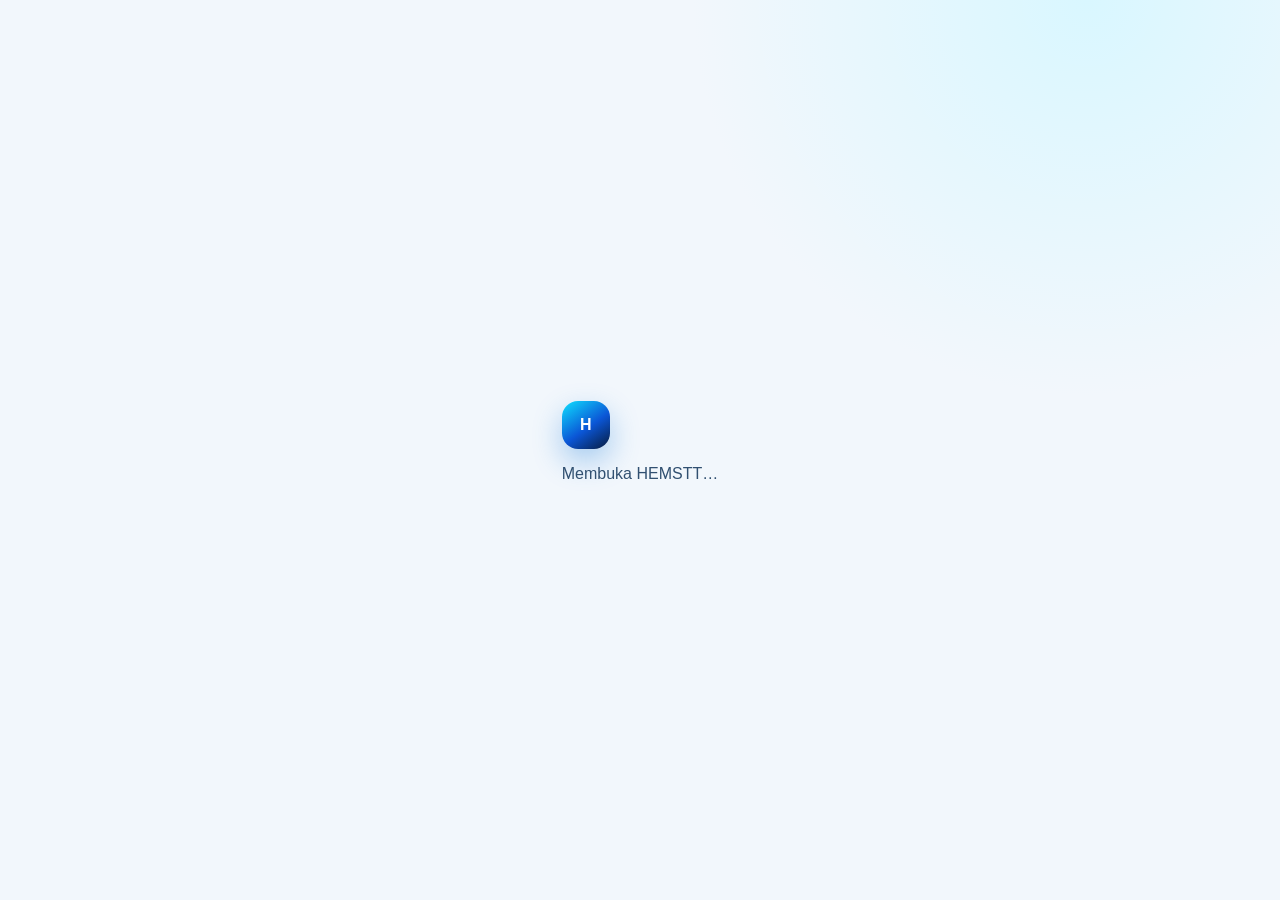
==== docs/index.html @ 6e661c8f "Add HEMSTT GitHub Pages entry point" ====
<!doctype html>
<html lang="ms">
<head>
  <meta charset="utf-8">
  <meta name="viewport" content="width=device-width, initial-scale=1, viewport-fit=cover">
  <meta name="theme-color" content="#071b3d">
  <meta name="description" content="HEMSTT — platform pengurusan HEM multi-sekolah">
  <title>HEMSTT | Platform Pengurusan HEM</title>
  <link rel="stylesheet" href="styles.css">
</head>
<body>
  <div id="app"><div class="boot"><span class="brand-orb">H</span><p>Membuka HEMSTT…</p></div></div>
  <script src="config.js"></script>
  <script src="app.js"></script>
</body>
</html>
---- docs/styles.css ----
:root{--navy:#071b3d;--blue:#0b63d9;--cyan:#0dc7f2;--ink:#10223f;--muted:#687994;--line:#dbe6f3;--surface:#f4f8fc;--white:#fff;--green:#10a86b;--red:#d94352;--shadow:0 22px 65px rgba(7,35,77,.13);font-family:Inter,ui-sans-serif,-apple-system,BlinkMacSystemFont,"Segoe UI",sans-serif;color:var(--ink);background:var(--surface)}*{box-sizing:border-box}body{margin:0;min-height:100vh;background:radial-gradient(circle at 85% 0,#d9f7ff 0,transparent 28%),#f2f7fc}button,input,select,textarea{font:inherit}button{cursor:pointer}.boot{min-height:100vh;display:grid;place-content:center;text-align:center;color:#315071}.brand-orb{width:48px;height:48px;display:grid;place-items:center;border-radius:16px;background:linear-gradient(145deg,#0ee1ff,#0b56d6 55%,#071b3d);color:#fff;font-weight:900;box-shadow:0 12px 30px #0871d955}.login-page{min-height:100vh;display:grid;grid-template-columns:minmax(470px,1.12fr) minmax(430px,.88fr)}.login-hero{position:relative;overflow:hidden;background:linear-gradient(145deg,#041127,#082b61 54%,#077fb4);color:#fff;padding:clamp(50px,7vw,100px);display:flex;flex-direction:column;justify-content:center}.login-hero:after{content:"";position:absolute;inset:0;background-image:linear-gradient(#fff0 96%,#fff0),radial-gradient(#fff 1px,transparent 1px);background-size:100% 100%,34px 34px;opacity:.07}.aurora{position:absolute;border-radius:50%;filter:blur(15px);opacity:.45}.a1{width:420px;height:420px;background:#00d8ff;right:-210px;top:-120px}.a2{width:300px;height:300px;background:#1954ff;left:-160px;bottom:-100px}.hero-content,.hero-features{position:relative;z-index:1}.platform-pill{display:inline-flex;align-items:center;gap:9px;width:max-content;padding:8px 13px;border:1px solid #5acfff66;border-radius:999px;background:#fff0;font-size:12px;font-weight:800;letter-spacing:.12em}.platform-pill i{width:8px;height:8px;border-radius:50%;background:#38efad;box-shadow:0 0 15px #38efad}.hero-logo{font-size:clamp(62px,8vw,112px);font-weight:950;line-height:1;margin:34px 0 20px;letter-spacing:-.08em;text-shadow:0 8px 45px #00d9ff44}.hero-logo span,.mobile-logo span{color:#18d8f1}.hero-content h1{font-size:clamp(35px,4.4vw,62px);line-height:1.04;margin:0;letter-spacing:-.045em}.hero-content h1 em{font-style:normal;color:#78ecff}.hero-content>p{font-size:18px;line-height:1.7;color:#c9dbef;max-width:630px}.hero-metrics{display:flex;margin-top:34px}.hero-metrics>div{display:flex;align-items:center;gap:12px;padding:0 28px;border-left:1px solid #bcecff35}.hero-metrics>div:first-child{padding-left:0;border:0}.hero-metrics b{font-size:28px}.hero-metrics span{font-size:12px;color:#a8c5e3;line-height:1.35}.hero-features{display:grid;grid-template-columns:repeat(3,1fr);gap:12px;margin-top:70px}.hero-features>div{display:flex;gap:11px;align-items:center;padding:14px;border:1px solid #a7dcff28;background:#fff0;border-radius:16px}.hero-features>div>b{font-size:22px;color:#52e7ff}.hero-features strong,.hero-features small{display:block}.hero-features strong{font-size:13px}.hero-features small{font-size:10px;color:#a9c2df;margin-top:3px}.login-side{display:grid;place-items:center;padding:35px;background:linear-gradient(145deg,#f9fdff,#eaf4fb)}.glass-card,.panel{background:#ffffffd9;border:1px solid #fff;box-shadow:var(--shadow);backdrop-filter:blur(18px)}.login-card{width:min(480px,100%);padding:44px;border-radius:30px}.mobile-logo{display:none;font-size:26px;font-weight:950}.login-heading{display:flex;justify-content:space-between;align-items:flex-start}.login-heading small,.page-heading small,.panel-heading small,.school-hero small,.modal small{font-weight:900;letter-spacing:.15em;color:#16a9df}.login-heading h2{font-size:30px;margin:8px 0 0}.login-card>p,.page-heading p,.panel-heading p,.school-hero p{color:var(--muted)}.safe{font-size:12px;color:#07845b;background:#e0f9ef;padding:8px 10px;border-radius:999px;font-weight:800}.login-tabs{display:grid;grid-template-columns:1fr 1fr;background:#edf3f8;padding:5px;border-radius:13px;margin:26px 0 20px}.login-tabs button{border:0;background:transparent;padding:11px;border-radius:10px;font-weight:800;color:#6d7c91}.login-tabs button.active{background:#fff;color:#0b5fd1;box-shadow:0 5px 16px #183b6b16}label{display:block;font-size:13px;font-weight:800;margin:14px 0;color:#304768}input,select,textarea{width:100%;border:1px solid #cbd9e8;background:#fff;border-radius:12px;padding:13px 14px;margin-top:7px;color:var(--ink);outline:0;transition:.2s}input:focus,select:focus,textarea:focus{border-color:#1686e8;box-shadow:0 0 0 4px #1686e818}textarea{min-height:84px;resize:vertical}.primary,.secondary,.ghost{border:0;border-radius:12px;padding:12px 16px;font-weight:850;display:inline-flex;align-items:center;justify-content:center;gap:8px}.primary{color:#fff;background:linear-gradient(135deg,#0a5fda,#08add8);box-shadow:0 8px 22px #086ed233}.primary:hover{transform:translateY(-1px)}.secondary{color:#0c5cb8;background:#edf6ff;border:1px solid #b9dcfa}.ghost{background:#f3f7fb;color:#47617f}.wide{width:100%;margin-top:12px}.privacy-note{font-size:11px;color:#6e7e91;margin-top:18px;text-align:center}.notice{padding:11px 13px;border-radius:11px;background:#ffeaed;color:#a62737;font-size:13px;font-weight:700;margin:12px 0}.notice.success{background:#dcf8eb;color:#087149}.shell{min-height:100vh;display:grid;grid-template-columns:250px 1fr}.sidebar{background:linear-gradient(180deg,#071a3b,#08295d);color:#fff;position:sticky;top:0;height:100vh;padding:24px 15px;display:flex;flex-direction:column;z-index:20}.side-brand{display:flex;align-items:center;gap:12px;padding:5px 10px 28px}.side-brand b,.side-brand small{display:block}.side-brand b{font-size:22px;letter-spacing:-.04em}.side-brand small{color:#8fb0d6;font-size:10px;text-transform:uppercase;letter-spacing:.12em}.sidebar nav{display:grid;gap:7px}.sidebar nav button,.logout{border:0;background:transparent;color:#9eb8d6;padding:13px 14px;border-radius:12px;text-align:left;font-weight:750}.sidebar nav button.active{background:linear-gradient(90deg,#1476e8,#06b2d1);color:#fff;box-shadow:0 10px 25px #0578c633}.sidebar nav button span,.logout span{margin-left:10px}.logout{margin-top:auto}.workspace{min-width:0}.topbar{height:76px;display:flex;align-items:center;justify-content:space-between;background:#ffffffdb;backdrop-filter:blur(14px);border-bottom:1px solid var(--line);padding:0 34px;position:sticky;top:0;z-index:10}.topbar>div:first-of-type small,.topbar>div:first-of-type strong{display:block}.topbar small{font-size:10px;color:#6b7e98;letter-spacing:.12em}.topbar strong{font-size:16px}.user-chip{display:flex;align-items:center;gap:9px}.user-chip>span{width:37px;height:37px;border-radius:12px;display:grid;place-items:center;background:linear-gradient(145deg,#b5f3ff,#267be6);color:#fff;font-weight:900}.user-chip b,.user-chip small{display:block}.user-chip b{font-size:12px}.mobile-menu{display:none}.content{padding:32px;max-width:1540px;margin:auto}.page-heading{display:flex;justify-content:space-between;gap:20px;align-items:center;margin-bottom:25px}.page-heading h1{font-size:32px;margin:6px 0}.stats{display:grid;grid-template-columns:repeat(4,1fr);gap:15px;margin-bottom:22px}.stats article{background:#fff;border:1px solid var(--line);border-radius:18px;padding:19px;display:flex;gap:14px;box-shadow:0 10px 28px #173b6510}.stats i,.module-grid i{width:46px;height:46px;border-radius:14px;display:grid;place-items:center;font-style:normal;font-size:22px}.blue{background:#e1efff;color:#0b65d8}.green{background:#dcf8eb;color:#079762}.amber{background:#fff0ce;color:#bd7500}.violet{background:#eee6ff;color:#7852da}.rose{background:#ffe5ec;color:#c82e58}.cyan{background:#dcf8ff;color:#058bb1}.stats small,.stats b,.stats p{display:block;margin:0}.stats b{font-size:28px;margin:2px 0}.stats p{font-size:11px;color:var(--muted)}.panel{border-radius:22px;padding:22px}.panel-heading{display:flex;align-items:center;justify-content:space-between;margin-bottom:17px}.panel-heading h2{margin:5px 0}.school-list{display:grid;gap:10px}.school-card{display:flex;align-items:center;gap:15px;padding:14px;border:1px solid #e1eaf3;border-radius:16px;background:#fff}.school-badge,.school-crest{display:grid;place-items:center;background:linear-gradient(145deg,#e8f8ff,#eef1ff);border:1px solid #d4e5f2;overflow:hidden}.school-badge{width:54px;height:54px;border-radius:15px;font-size:26px}.school-badge img,.school-crest img{width:100%;height:100%;object-fit:contain}.school-info{min-width:0;flex:1}.school-info>div:first-child{display:flex;gap:8px;align-items:center}.school-info h3{margin:0}.school-info p{margin:5px 0;color:var(--muted);font-size:12px}.status{font-size:10px;padding:4px 7px;border-radius:999px;background:#e1f7ee;color:#08774e}.mini-meta{display:flex;flex-wrap:wrap;gap:15px;font-size:11px;color:#526a88}.empty{text-align:center;padding:50px}.empty span{font-size:50px}.modal-backdrop{position:fixed;inset:0;background:#06152ab5;backdrop-filter:blur(8px);display:grid;place-items:center;padding:18px;z-index:100}.modal{width:min(720px,100%);max-height:92vh;overflow:auto;border-radius:24px;background:#fff;padding:26px;box-shadow:0 30px 100px #0005}.modal-heading{display:flex;justify-content:space-between;align-items:flex-start}.modal-heading h2{margin:5px 0}.close{border:0;background:#eef3f7;width:38px;height:38px;border-radius:11px;font-size:24px}.form-grid{display:grid;grid-template-columns:1fr 1fr;gap:0 15px}.form-grid .full{grid-column:1/-1}.info,.warning{padding:12px;border-radius:11px;font-size:12px;margin:15px 0}.info{background:#e9f7ff;color:#166195}.warning{background:#fff2cf;color:#8a5a00}.modal-actions{display:flex;justify-content:flex-end;gap:10px}.credential{text-align:center;width:min(500px,100%)}.success-round{width:58px;height:58px;border-radius:20px;background:#dcf8eb;color:#078b58;display:grid;place-items:center;font-size:28px;font-weight:900;margin:0 auto 16px}.credential-line{display:grid;grid-template-columns:1fr 1fr auto;align-items:center;text-align:left;padding:12px;border:1px solid var(--line);border-radius:12px;margin:9px 0}.credential-line span{font-size:11px;color:var(--muted)}.credential-line button{border:0;background:#e6f2ff;color:#095daf;border-radius:8px;padding:7px}.school-hero{display:flex;align-items:center;gap:18px;padding:25px;border-radius:23px;background:linear-gradient(120deg,#09275a,#0874ca 65%,#09b6d2);color:#fff;box-shadow:var(--shadow);margin-bottom:18px}.school-hero p,.school-hero small{color:#bde8fa}.school-hero h1{margin:4px 0;font-size:30px}.school-hero .secondary{margin-left:auto}.school-crest{width:78px;height:78px;border-radius:21px;font-size:37px}.school-facts{display:grid;grid-template-columns:repeat(3,1fr);gap:14px;margin-bottom:18px}.school-facts article{padding:18px;background:#fff;border:1px solid var(--line);border-radius:16px}.school-facts small,.school-facts b,.school-facts p{display:block}.school-facts small{color:var(--muted)}.school-facts b{margin:8px 0}.school-facts p{font-size:11px;color:var(--muted);margin:0}.green-text{color:#079762}.module-grid{display:grid;grid-template-columns:repeat(3,1fr);gap:12px}.module-grid article{display:flex;gap:12px;align-items:center;border:1px solid var(--line);border-radius:15px;padding:14px;background:#fff}.module-grid h3{font-size:14px;margin:0}.module-grid p{font-size:11px;color:var(--muted);margin:4px 0}.module-grid article>span{margin-left:auto;background:#fff3ce;color:#936000;border-radius:999px;padding:5px 7px;font-size:9px;font-weight:800}.password-modal{width:min(440px,100%)}.password-modal .key{background:#e5efff;color:#1764c9}
@media(max-width:980px){.login-page{grid-template-columns:1fr}.login-hero{min-height:420px;padding:50px}.hero-features{margin-top:35px}.login-side{padding:30px}.shell{grid-template-columns:76px 1fr}.sidebar{padding:18px 10px}.side-brand>div,.sidebar nav span,.logout span{display:none}.side-brand{padding:0 4px 28px}.sidebar nav button,.logout{text-align:center}.stats{grid-template-columns:repeat(2,1fr)}.module-grid{grid-template-columns:repeat(2,1fr)}}
@media(max-width:640px){.login-hero{display:none}.login-side{min-height:100vh;padding:20px}.login-card{padding:28px 22px}.mobile-logo{display:block;margin-bottom:25px}.shell{display:block}.sidebar{position:fixed;left:-270px;width:250px;transition:.25s}.sidebar.open{left:0}.side-brand>div,.sidebar nav span,.logout span{display:block}.topbar{padding:0 15px;height:68px}.mobile-menu{display:block;border:0;background:#e7f1fb;border-radius:10px;padding:9px}.user-chip>div{display:none}.content{padding:18px 14px}.page-heading{align-items:flex-start}.page-heading h1{font-size:25px}.page-heading .primary{font-size:0;padding:12px}.page-heading .primary:first-letter{font-size:20px}.stats{grid-template-columns:1fr 1fr;gap:9px}.stats article{padding:13px;display:block}.stats i{width:36px;height:36px}.school-card{align-items:flex-start;flex-wrap:wrap}.school-card .secondary{width:100%}.mini-meta{display:grid;gap:4px}.form-grid{grid-template-columns:1fr}.form-grid .full{grid-column:auto}.school-hero{align-items:flex-start;flex-wrap:wrap}.school-hero h1{font-size:23px}.school-hero .secondary{width:100%;margin:0}.school-facts{grid-template-columns:1fr}.module-grid{grid-template-columns:1fr}.credential-line{grid-template-columns:1fr auto}.credential-line span{grid-column:1/-1}.hero-metrics{flex-wrap:wrap}}
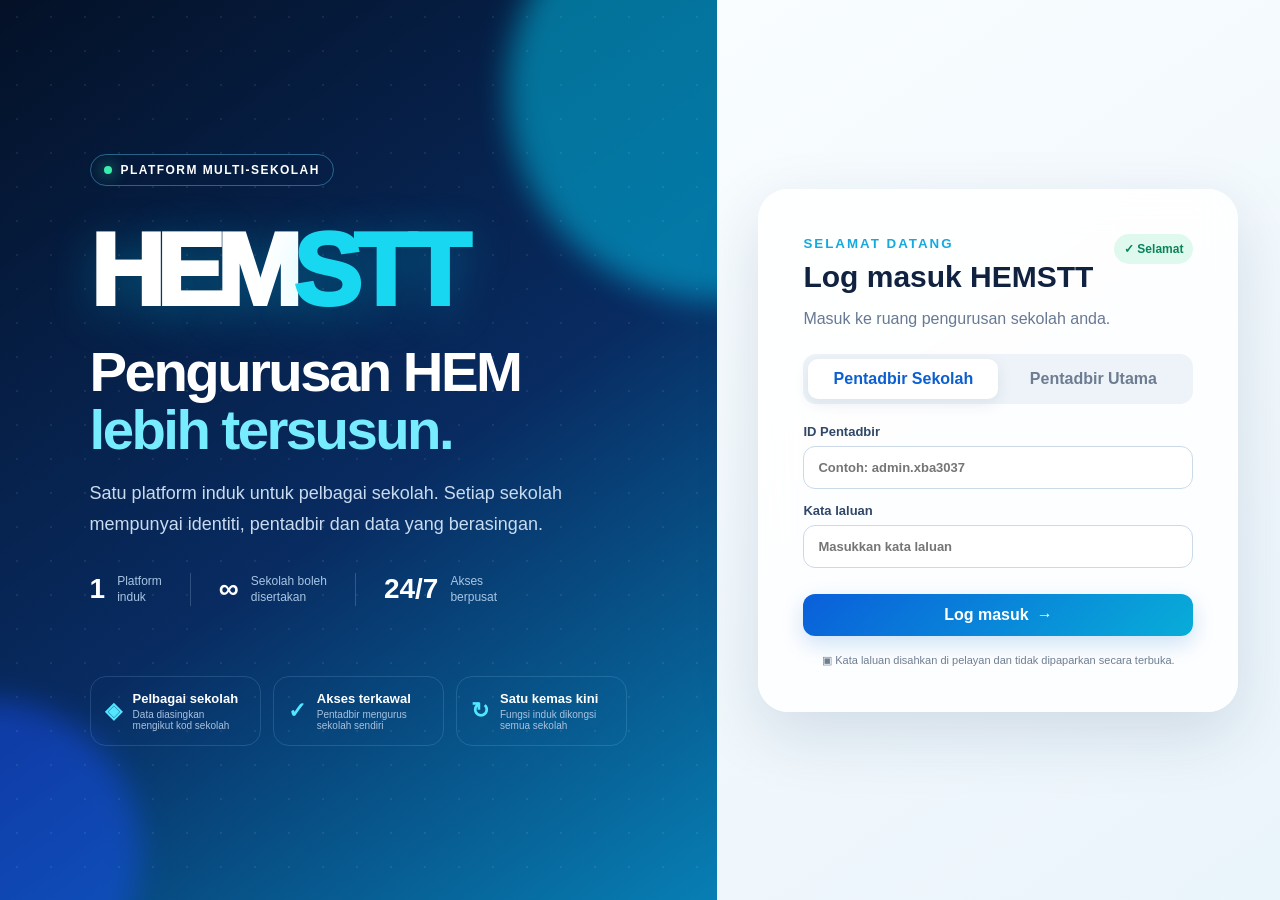
==== commit 72b8a71c: "Update index.html" ====
--- a/docs/index.html
+++ b/docs/index.html
@@ -11,6 +11,6 @@
 <body>
   <div id="app"><div class="boot"><span class="brand-orb">H</span><p>Membuka HEMSTT…</p></div></div>
   <script src="config.js"></script>
-  <script src="app.js"></script>
+  <script src="app.js?v=13e74ad"></script>
 </body>
 </html>
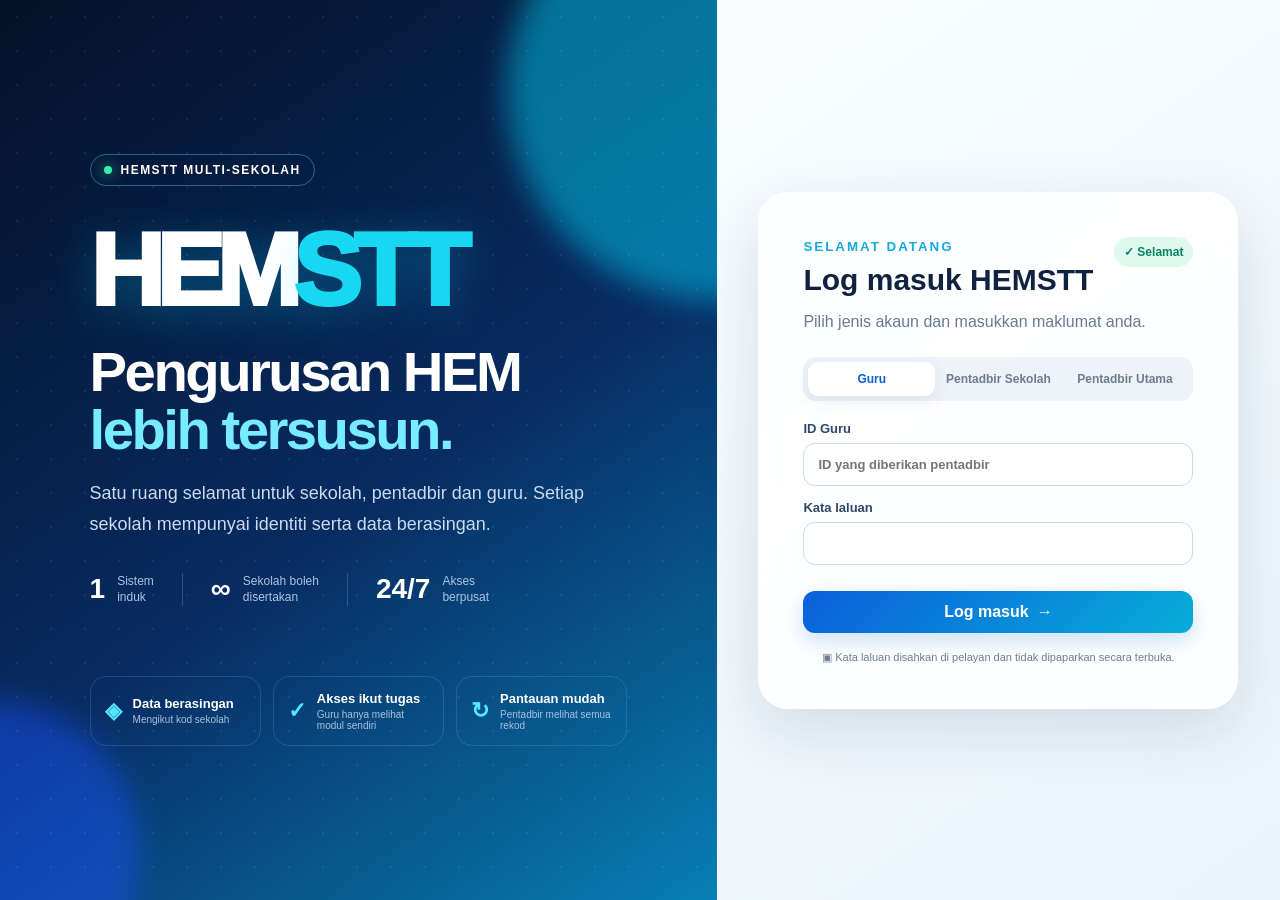
==== commit 061c1459: "Aktifkan akaun guru dan modul HEMSTT" ====
--- a/docs/index.html
+++ b/docs/index.html
@@ -4,13 +4,13 @@
   <meta charset="utf-8">
   <meta name="viewport" content="width=device-width, initial-scale=1, viewport-fit=cover">
   <meta name="theme-color" content="#071b3d">
-  <meta name="description" content="HEMSTT — platform pengurusan HEM multi-sekolah">
-  <title>HEMSTT | Platform Pengurusan HEM</title>
+  <meta name="description" content="HEMSTT — pengurusan HEM multi-sekolah">
+  <title>HEMSTT</title>
   <link rel="stylesheet" href="styles.css">
 </head>
 <body>
   <div id="app"><div class="boot"><span class="brand-orb">H</span><p>Membuka HEMSTT…</p></div></div>
   <script src="config.js"></script>
-  <script src="app.js?v=13e74ad"></script>
+  <script src="app.js?v=200"></script>
 </body>
 </html>
--- a/docs/styles.css
+++ b/docs/styles.css
@@ -1,3 +1,7 @@
 :root{--navy:#071b3d;--blue:#0b63d9;--cyan:#0dc7f2;--ink:#10223f;--muted:#687994;--line:#dbe6f3;--surface:#f4f8fc;--white:#fff;--green:#10a86b;--red:#d94352;--shadow:0 22px 65px rgba(7,35,77,.13);font-family:Inter,ui-sans-serif,-apple-system,BlinkMacSystemFont,"Segoe UI",sans-serif;color:var(--ink);background:var(--surface)}*{box-sizing:border-box}body{margin:0;min-height:100vh;background:radial-gradient(circle at 85% 0,#d9f7ff 0,transparent 28%),#f2f7fc}button,input,select,textarea{font:inherit}button{cursor:pointer}.boot{min-height:100vh;display:grid;place-content:center;text-align:center;color:#315071}.brand-orb{width:48px;height:48px;display:grid;place-items:center;border-radius:16px;background:linear-gradient(145deg,#0ee1ff,#0b56d6 55%,#071b3d);color:#fff;font-weight:900;box-shadow:0 12px 30px #0871d955}.login-page{min-height:100vh;display:grid;grid-template-columns:minmax(470px,1.12fr) minmax(430px,.88fr)}.login-hero{position:relative;overflow:hidden;background:linear-gradient(145deg,#041127,#082b61 54%,#077fb4);color:#fff;padding:clamp(50px,7vw,100px);display:flex;flex-direction:column;justify-content:center}.login-hero:after{content:"";position:absolute;inset:0;background-image:linear-gradient(#fff0 96%,#fff0),radial-gradient(#fff 1px,transparent 1px);background-size:100% 100%,34px 34px;opacity:.07}.aurora{position:absolute;border-radius:50%;filter:blur(15px);opacity:.45}.a1{width:420px;height:420px;background:#00d8ff;right:-210px;top:-120px}.a2{width:300px;height:300px;background:#1954ff;left:-160px;bottom:-100px}.hero-content,.hero-features{position:relative;z-index:1}.platform-pill{display:inline-flex;align-items:center;gap:9px;width:max-content;padding:8px 13px;border:1px solid #5acfff66;border-radius:999px;background:#fff0;font-size:12px;font-weight:800;letter-spacing:.12em}.platform-pill i{width:8px;height:8px;border-radius:50%;background:#38efad;box-shadow:0 0 15px #38efad}.hero-logo{font-size:clamp(62px,8vw,112px);font-weight:950;line-height:1;margin:34px 0 20px;letter-spacing:-.08em;text-shadow:0 8px 45px #00d9ff44}.hero-logo span,.mobile-logo span{color:#18d8f1}.hero-content h1{font-size:clamp(35px,4.4vw,62px);line-height:1.04;margin:0;letter-spacing:-.045em}.hero-content h1 em{font-style:normal;color:#78ecff}.hero-content>p{font-size:18px;line-height:1.7;color:#c9dbef;max-width:630px}.hero-metrics{display:flex;margin-top:34px}.hero-metrics>div{display:flex;align-items:center;gap:12px;padding:0 28px;border-left:1px solid #bcecff35}.hero-metrics>div:first-child{padding-left:0;border:0}.hero-metrics b{font-size:28px}.hero-metrics span{font-size:12px;color:#a8c5e3;line-height:1.35}.hero-features{display:grid;grid-template-columns:repeat(3,1fr);gap:12px;margin-top:70px}.hero-features>div{display:flex;gap:11px;align-items:center;padding:14px;border:1px solid #a7dcff28;background:#fff0;border-radius:16px}.hero-features>div>b{font-size:22px;color:#52e7ff}.hero-features strong,.hero-features small{display:block}.hero-features strong{font-size:13px}.hero-features small{font-size:10px;color:#a9c2df;margin-top:3px}.login-side{display:grid;place-items:center;padding:35px;background:linear-gradient(145deg,#f9fdff,#eaf4fb)}.glass-card,.panel{background:#ffffffd9;border:1px solid #fff;box-shadow:var(--shadow);backdrop-filter:blur(18px)}.login-card{width:min(480px,100%);padding:44px;border-radius:30px}.mobile-logo{display:none;font-size:26px;font-weight:950}.login-heading{display:flex;justify-content:space-between;align-items:flex-start}.login-heading small,.page-heading small,.panel-heading small,.school-hero small,.modal small{font-weight:900;letter-spacing:.15em;color:#16a9df}.login-heading h2{font-size:30px;margin:8px 0 0}.login-card>p,.page-heading p,.panel-heading p,.school-hero p{color:var(--muted)}.safe{font-size:12px;color:#07845b;background:#e0f9ef;padding:8px 10px;border-radius:999px;font-weight:800}.login-tabs{display:grid;grid-template-columns:1fr 1fr;background:#edf3f8;padding:5px;border-radius:13px;margin:26px 0 20px}.login-tabs button{border:0;background:transparent;padding:11px;border-radius:10px;font-weight:800;color:#6d7c91}.login-tabs button.active{background:#fff;color:#0b5fd1;box-shadow:0 5px 16px #183b6b16}label{display:block;font-size:13px;font-weight:800;margin:14px 0;color:#304768}input,select,textarea{width:100%;border:1px solid #cbd9e8;background:#fff;border-radius:12px;padding:13px 14px;margin-top:7px;color:var(--ink);outline:0;transition:.2s}input:focus,select:focus,textarea:focus{border-color:#1686e8;box-shadow:0 0 0 4px #1686e818}textarea{min-height:84px;resize:vertical}.primary,.secondary,.ghost{border:0;border-radius:12px;padding:12px 16px;font-weight:850;display:inline-flex;align-items:center;justify-content:center;gap:8px}.primary{color:#fff;background:linear-gradient(135deg,#0a5fda,#08add8);box-shadow:0 8px 22px #086ed233}.primary:hover{transform:translateY(-1px)}.secondary{color:#0c5cb8;background:#edf6ff;border:1px solid #b9dcfa}.ghost{background:#f3f7fb;color:#47617f}.wide{width:100%;margin-top:12px}.privacy-note{font-size:11px;color:#6e7e91;margin-top:18px;text-align:center}.notice{padding:11px 13px;border-radius:11px;background:#ffeaed;color:#a62737;font-size:13px;font-weight:700;margin:12px 0}.notice.success{background:#dcf8eb;color:#087149}.shell{min-height:100vh;display:grid;grid-template-columns:250px 1fr}.sidebar{background:linear-gradient(180deg,#071a3b,#08295d);color:#fff;position:sticky;top:0;height:100vh;padding:24px 15px;display:flex;flex-direction:column;z-index:20}.side-brand{display:flex;align-items:center;gap:12px;padding:5px 10px 28px}.side-brand b,.side-brand small{display:block}.side-brand b{font-size:22px;letter-spacing:-.04em}.side-brand small{color:#8fb0d6;font-size:10px;text-transform:uppercase;letter-spacing:.12em}.sidebar nav{display:grid;gap:7px}.sidebar nav button,.logout{border:0;background:transparent;color:#9eb8d6;padding:13px 14px;border-radius:12px;text-align:left;font-weight:750}.sidebar nav button.active{background:linear-gradient(90deg,#1476e8,#06b2d1);color:#fff;box-shadow:0 10px 25px #0578c633}.sidebar nav button span,.logout span{margin-left:10px}.logout{margin-top:auto}.workspace{min-width:0}.topbar{height:76px;display:flex;align-items:center;justify-content:space-between;background:#ffffffdb;backdrop-filter:blur(14px);border-bottom:1px solid var(--line);padding:0 34px;position:sticky;top:0;z-index:10}.topbar>div:first-of-type small,.topbar>div:first-of-type strong{display:block}.topbar small{font-size:10px;color:#6b7e98;letter-spacing:.12em}.topbar strong{font-size:16px}.user-chip{display:flex;align-items:center;gap:9px}.user-chip>span{width:37px;height:37px;border-radius:12px;display:grid;place-items:center;background:linear-gradient(145deg,#b5f3ff,#267be6);color:#fff;font-weight:900}.user-chip b,.user-chip small{display:block}.user-chip b{font-size:12px}.mobile-menu{display:none}.content{padding:32px;max-width:1540px;margin:auto}.page-heading{display:flex;justify-content:space-between;gap:20px;align-items:center;margin-bottom:25px}.page-heading h1{font-size:32px;margin:6px 0}.stats{display:grid;grid-template-columns:repeat(4,1fr);gap:15px;margin-bottom:22px}.stats article{background:#fff;border:1px solid var(--line);border-radius:18px;padding:19px;display:flex;gap:14px;box-shadow:0 10px 28px #173b6510}.stats i,.module-grid i{width:46px;height:46px;border-radius:14px;display:grid;place-items:center;font-style:normal;font-size:22px}.blue{background:#e1efff;color:#0b65d8}.green{background:#dcf8eb;color:#079762}.amber{background:#fff0ce;color:#bd7500}.violet{background:#eee6ff;color:#7852da}.rose{background:#ffe5ec;color:#c82e58}.cyan{background:#dcf8ff;color:#058bb1}.stats small,.stats b,.stats p{display:block;margin:0}.stats b{font-size:28px;margin:2px 0}.stats p{font-size:11px;color:var(--muted)}.panel{border-radius:22px;padding:22px}.panel-heading{display:flex;align-items:center;justify-content:space-between;margin-bottom:17px}.panel-heading h2{margin:5px 0}.school-list{display:grid;gap:10px}.school-card{display:flex;align-items:center;gap:15px;padding:14px;border:1px solid #e1eaf3;border-radius:16px;background:#fff}.school-badge,.school-crest{display:grid;place-items:center;background:linear-gradient(145deg,#e8f8ff,#eef1ff);border:1px solid #d4e5f2;overflow:hidden}.school-badge{width:54px;height:54px;border-radius:15px;font-size:26px}.school-badge img,.school-crest img{width:100%;height:100%;object-fit:contain}.school-info{min-width:0;flex:1}.school-info>div:first-child{display:flex;gap:8px;align-items:center}.school-info h3{margin:0}.school-info p{margin:5px 0;color:var(--muted);font-size:12px}.status{font-size:10px;padding:4px 7px;border-radius:999px;background:#e1f7ee;color:#08774e}.mini-meta{display:flex;flex-wrap:wrap;gap:15px;font-size:11px;color:#526a88}.empty{text-align:center;padding:50px}.empty span{font-size:50px}.modal-backdrop{position:fixed;inset:0;background:#06152ab5;backdrop-filter:blur(8px);display:grid;place-items:center;padding:18px;z-index:100}.modal{width:min(720px,100%);max-height:92vh;overflow:auto;border-radius:24px;background:#fff;padding:26px;box-shadow:0 30px 100px #0005}.modal-heading{display:flex;justify-content:space-between;align-items:flex-start}.modal-heading h2{margin:5px 0}.close{border:0;background:#eef3f7;width:38px;height:38px;border-radius:11px;font-size:24px}.form-grid{display:grid;grid-template-columns:1fr 1fr;gap:0 15px}.form-grid .full{grid-column:1/-1}.info,.warning{padding:12px;border-radius:11px;font-size:12px;margin:15px 0}.info{background:#e9f7ff;color:#166195}.warning{background:#fff2cf;color:#8a5a00}.modal-actions{display:flex;justify-content:flex-end;gap:10px}.credential{text-align:center;width:min(500px,100%)}.success-round{width:58px;height:58px;border-radius:20px;background:#dcf8eb;color:#078b58;display:grid;place-items:center;font-size:28px;font-weight:900;margin:0 auto 16px}.credential-line{display:grid;grid-template-columns:1fr 1fr auto;align-items:center;text-align:left;padding:12px;border:1px solid var(--line);border-radius:12px;margin:9px 0}.credential-line span{font-size:11px;color:var(--muted)}.credential-line button{border:0;background:#e6f2ff;color:#095daf;border-radius:8px;padding:7px}.school-hero{display:flex;align-items:center;gap:18px;padding:25px;border-radius:23px;background:linear-gradient(120deg,#09275a,#0874ca 65%,#09b6d2);color:#fff;box-shadow:var(--shadow);margin-bottom:18px}.school-hero p,.school-hero small{color:#bde8fa}.school-hero h1{margin:4px 0;font-size:30px}.school-hero .secondary{margin-left:auto}.school-crest{width:78px;height:78px;border-radius:21px;font-size:37px}.school-facts{display:grid;grid-template-columns:repeat(3,1fr);gap:14px;margin-bottom:18px}.school-facts article{padding:18px;background:#fff;border:1px solid var(--line);border-radius:16px}.school-facts small,.school-facts b,.school-facts p{display:block}.school-facts small{color:var(--muted)}.school-facts b{margin:8px 0}.school-facts p{font-size:11px;color:var(--muted);margin:0}.green-text{color:#079762}.module-grid{display:grid;grid-template-columns:repeat(3,1fr);gap:12px}.module-grid article{display:flex;gap:12px;align-items:center;border:1px solid var(--line);border-radius:15px;padding:14px;background:#fff}.module-grid h3{font-size:14px;margin:0}.module-grid p{font-size:11px;color:var(--muted);margin:4px 0}.module-grid article>span{margin-left:auto;background:#fff3ce;color:#936000;border-radius:999px;padding:5px 7px;font-size:9px;font-weight:800}.password-modal{width:min(440px,100%)}.password-modal .key{background:#e5efff;color:#1764c9}
 @media(max-width:980px){.login-page{grid-template-columns:1fr}.login-hero{min-height:420px;padding:50px}.hero-features{margin-top:35px}.login-side{padding:30px}.shell{grid-template-columns:76px 1fr}.sidebar{padding:18px 10px}.side-brand>div,.sidebar nav span,.logout span{display:none}.side-brand{padding:0 4px 28px}.sidebar nav button,.logout{text-align:center}.stats{grid-template-columns:repeat(2,1fr)}.module-grid{grid-template-columns:repeat(2,1fr)}}
 @media(max-width:640px){.login-hero{display:none}.login-side{min-height:100vh;padding:20px}.login-card{padding:28px 22px}.mobile-logo{display:block;margin-bottom:25px}.shell{display:block}.sidebar{position:fixed;left:-270px;width:250px;transition:.25s}.sidebar.open{left:0}.side-brand>div,.sidebar nav span,.logout span{display:block}.topbar{padding:0 15px;height:68px}.mobile-menu{display:block;border:0;background:#e7f1fb;border-radius:10px;padding:9px}.user-chip>div{display:none}.content{padding:18px 14px}.page-heading{align-items:flex-start}.page-heading h1{font-size:25px}.page-heading .primary{font-size:0;padding:12px}.page-heading .primary:first-letter{font-size:20px}.stats{grid-template-columns:1fr 1fr;gap:9px}.stats article{padding:13px;display:block}.stats i{width:36px;height:36px}.school-card{align-items:flex-start;flex-wrap:wrap}.school-card .secondary{width:100%}.mini-meta{display:grid;gap:4px}.form-grid{grid-template-columns:1fr}.form-grid .full{grid-column:auto}.school-hero{align-items:flex-start;flex-wrap:wrap}.school-hero h1{font-size:23px}.school-hero .secondary{width:100%;margin:0}.school-facts{grid-template-columns:1fr}.module-grid{grid-template-columns:1fr}.credential-line{grid-template-columns:1fr auto}.credential-line span{grid-column:1/-1}.hero-metrics{flex-wrap:wrap}}
+
+/* HEMSTT 2 — akaun guru, kad fungsi dan rekod */
+.login-tabs.three{grid-template-columns:repeat(3,1fr)}.login-tabs.three button{font-size:12px;padding:10px 5px}.module-grid{grid-auto-rows:1fr}.module-card{width:100%;min-height:86px;display:flex;gap:12px;align-items:center;text-align:left;border:1px solid var(--line);border-radius:16px;padding:14px;background:#fff;color:var(--ink);transition:.18s;box-shadow:0 7px 18px #173b6508}.module-card:hover{transform:translateY(-2px);border-color:#91c7f7;box-shadow:0 13px 25px #173b6518}.module-card h3{font-size:14px;margin:0}.module-card p{font-size:11px;color:var(--muted);margin:5px 0}.module-card>span{margin-left:auto;background:#eaf4ff;color:#0b5eb7;border-radius:999px;padding:6px 9px;font-size:10px;font-weight:850;white-space:nowrap}.stats.compact{grid-template-columns:repeat(2,minmax(220px,1fr));max-width:700px}.teacher-list,.record-list{display:grid;gap:10px}.teacher-card{display:flex;align-items:center;gap:13px;padding:14px;border:1px solid var(--line);border-radius:16px;background:#fff}.avatar{width:46px;height:46px;flex:none;display:grid;place-items:center;border-radius:14px;background:linear-gradient(145deg,#dff8ff,#dfe9ff);color:#0a63c9;font-weight:900}.teacher-main{min-width:0;flex:1}.teacher-main h3{font-size:14px;margin:0}.teacher-main p{font-size:11px;color:var(--muted);margin:4px 0 8px}.role-tags{display:flex;flex-wrap:wrap;gap:5px}.role-tags span{font-size:9px;font-weight:800;color:#24577f;background:#edf6ff;padding:4px 6px;border-radius:999px}.role-picker{border:1px solid var(--line);border-radius:15px;margin:18px 0;padding:10px;display:grid;grid-template-columns:1fr 1fr;gap:7px}.role-picker legend{font-size:12px;font-weight:900;padding:0 6px}.role-picker label{display:flex;gap:9px;align-items:center;margin:0;padding:9px;border-radius:10px;background:#f5f9fd}.role-picker input{width:auto;margin:0}.role-picker b,.role-picker small{display:block}.role-picker b{font-size:11px}.role-picker small{font-size:9px;color:var(--muted);margin-top:2px}.record-card{display:grid;grid-template-columns:auto 1fr auto;align-items:center;gap:13px;padding:14px;border:1px solid var(--line);border-radius:16px;background:#fff;border-left:5px solid #11a76b}.record-card.action{border-left-color:#ef9b18}.record-date{width:48px;height:52px;border-radius:12px;background:#eef6ff;display:grid;place-content:center;text-align:center}.record-date b{font-size:20px;line-height:1}.record-date span{font-size:9px;text-transform:uppercase;margin-top:4px}.record-card h3{font-size:14px;margin:0}.record-card p{font-size:12px;color:#435c79;margin:5px 0}.record-card small{font-size:10px;color:var(--muted)}.record-status{font-size:10px;font-weight:850;color:#08784e;background:#e2f8ef;padding:6px 8px;border-radius:999px}.record-card.action .record-status{color:#996000;background:#fff0c9}
+@media(max-width:640px){.login-tabs.three{grid-template-columns:1fr}.login-tabs.three button{padding:9px}.stats.compact{grid-template-columns:1fr 1fr}.teacher-card{align-items:flex-start;flex-wrap:wrap}.teacher-card .ghost{width:100%}.role-picker{grid-template-columns:1fr}.record-card{grid-template-columns:auto 1fr}.record-status{grid-column:1/-1;width:max-content;margin-left:61px}.module-card{min-height:92px}.module-card>span{white-space:normal;text-align:right}.panel{padding:15px}.page-heading{flex-wrap:wrap}.page-heading .primary{font-size:12px}.page-heading .primary:first-letter{font-size:12px}}
